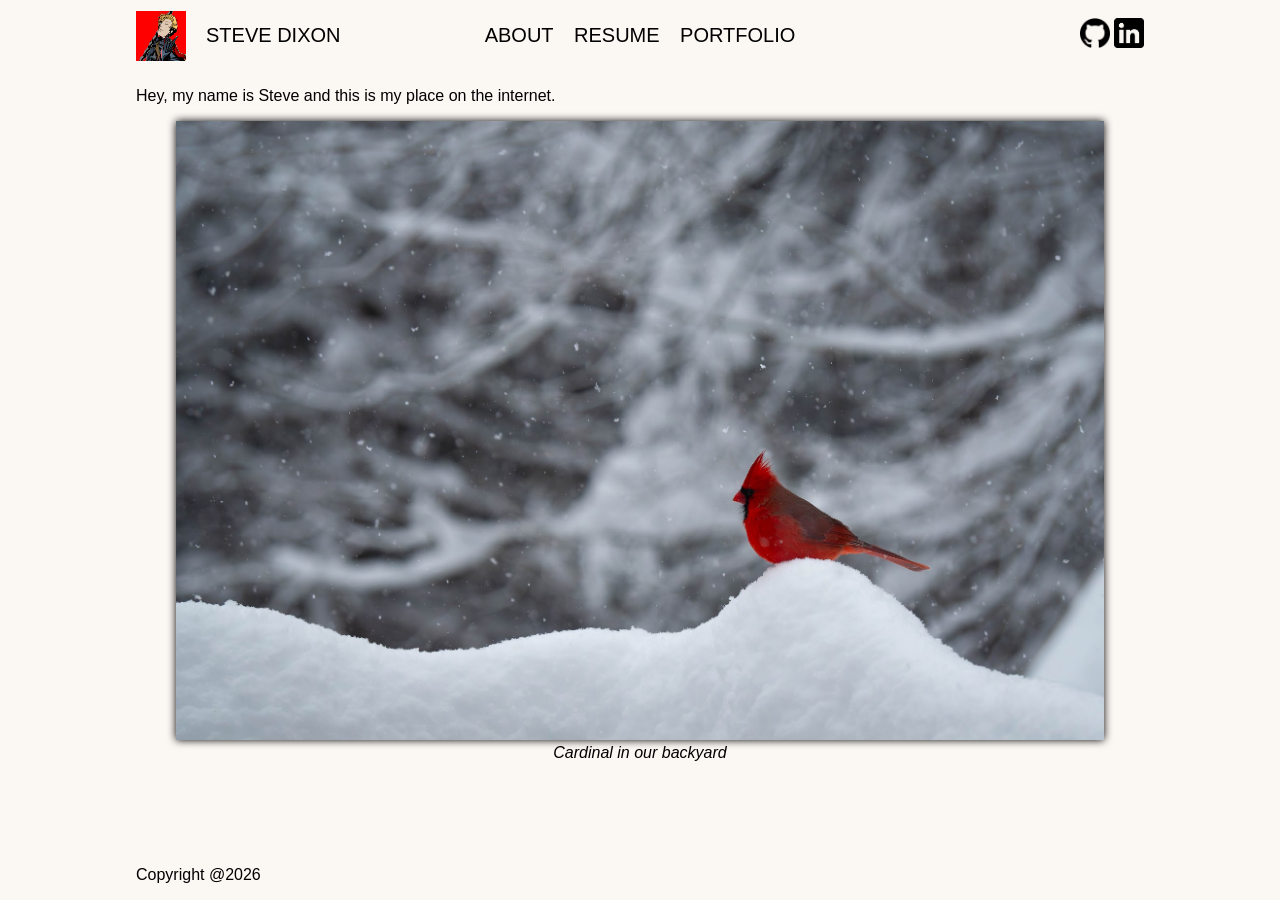
==== index.html @ 0be4b8ed "First commit" ====
<!doctype html>
<html lang="en-US">
  <head>
    <meta charset="utf-8" />
    <meta name="viewport" content="width=device-width" />
    <link rel="preconnect" href="https://fonts.googleapis.com" />
    <link rel="preconnect" href="https://fonts.gstatic.com" crossorigin />
    <link
      href="https://fonts.googleapis.com/css2?family=M+PLUS+U:wght@100..900&family=Montserrat:ital,wght@0,100..900;1,100..900&display=swap"
      rel="stylesheet"
    />
    <link rel="stylesheet" href="styles.css" />
    <script src="components/header.js" type="text/javascript" defer></script>
    <script src="components/footer.js" type="text/javascript" defer></script>
    <title>Steve Dixon</title>
  </head>
  <style>
    .random-photo img {
      filter: drop-shadow(0 0 0.25rem black);
    }
    .random-photo figcaption {
      font-style: italic;
      text-align: center;
    }
  </style>
  <body>
    <header-component></header-component>
    <main>
      <p>Hey, my name is Steve and this is my place on the internet.</p>
      <div class="home-section">
        <div class="random-photo" id="random-photo"></div>
      </div>
    </main>
    <footer-component></footer-component>
  </body>
  <script>
    function getRandomPhoto() {
      const photo_array = [
        {
          path: "cardinal.jpg",
          alt: "A bright red male cardinal in the white snow",
          caption: "Cardinal in our backyard",
        },
        {
          path: "grackles.jpg",
          alt: "A handful of grackles in a leafless tree ",
          caption: "Scheming in a tree",
        },
        {
          path: "starlings.jpg",
          alt: "Starlings in a tree",
          caption: "Starling swarm",
        },
        {
          path: "taipei-alley.jpg",
          alt: "A rainy alley in Jiufen, Taiwan with umbrellas and street vendors below and industrial air conditioning and buildings above",
          caption: "Jiufen, Taiwan",
        },
        {
          path: "taipei-lanterns.jpg",
          alt: "Four bright red Chinese lanterns against a dark blue sky.",
          caption: "Lanterns in Jiufen",
        },
        {
          path: "titmouse.jpg",
          alt: "A round titmouse holding a seed on a tree branch in the winter looking directly at the camera",
          caption: "Looking back at me",
        },
      ];
      const random_photo =
        photo_array[Math.floor(Math.random() * photo_array.length)];
      const figure = document.createElement("figure");
      const image = document.createElement("img");
      image.setAttribute("src", `/photos/${random_photo.path}`);
      image.setAttribute("width", "100%");
      image.setAttribute("alt", random_photo.alt);
      const figcaption = document.createElement("figcaption");
      figcaption.innerHTML = random_photo.caption;
      figure.appendChild(image);
      figure.appendChild(figcaption);
      document.getElementById("random-photo").appendChild(figure);
    }
    getRandomPhoto();
  </script>
</html>
---- styles.css ----
html {
  font-size: 1rem;
  font-family: "M PLUS U", sans-serif;
  background-color: #fbf7f3;
}
html,
body {
  padding: 0 10px;
  height: 100%;
}
a {
  color: #ff0000;
  text-decoration: none;
}

body {
  width: 80%;
  margin: 0 auto;
  display: flex;
  flex-direction: column;
  background-size: cover;
}

main {
  flex: 1;
  margin: auto;
}

.portfolio {
  margin: auto;
  padding: 0.5rem;
  background-color: #fff0ce;
  filter: drop-shadow(0 0 0.25rem black);
}

.portfolio h1 {
  margin-top: 0.25rem;
}

@media screen and (max-width: 1000px) {
  .portfolio {
    width: 100%;
    margin: auto;
  }
}
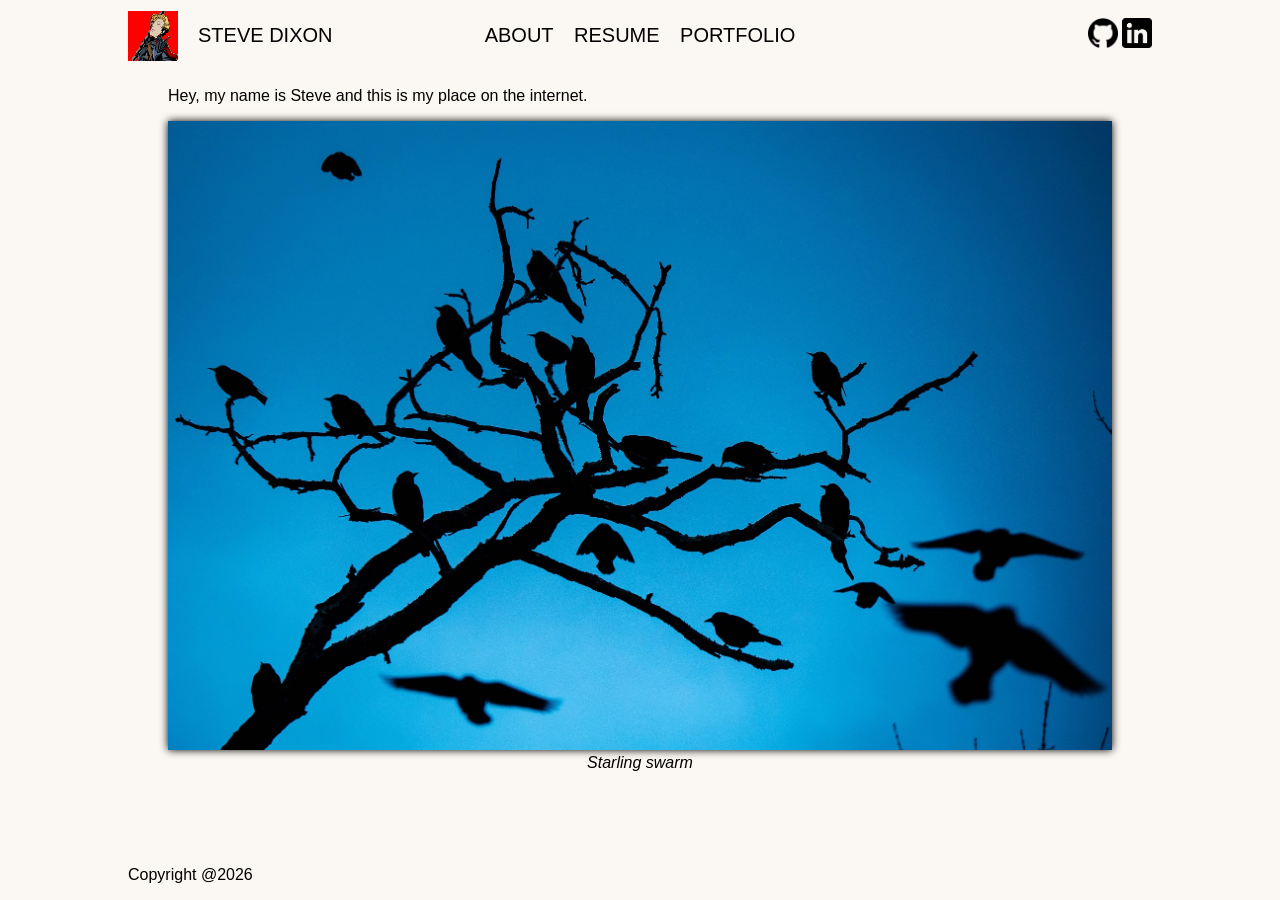
==== commit 42f540fa: "Copy changes" ====
--- a/index.html
+++ b/index.html
@@ -22,12 +22,16 @@
       font-style: italic;
       text-align: center;
     }
+
+    .home-section p {
+      margin-left: 2.5rem;
+    }
   </style>
   <body>
     <header-component></header-component>
     <main>
-      <p>Hey, my name is Steve and this is my place on the internet.</p>
       <div class="home-section">
+        <p>Hey, my name is Steve and this is my place on the internet.</p>
         <div class="random-photo" id="random-photo"></div>
       </div>
     </main>
--- a/styles.css
+++ b/styles.css
@@ -5,7 +5,6 @@
 }
 html,
 body {
-  padding: 0 10px;
   height: 100%;
 }
 a {
@@ -37,6 +36,12 @@
   margin-top: 0.25rem;
 }
 
+@media screen and (max-width: 500px) {
+  body {
+    width: 100%;
+    padding: 0.25rem;
+  }
+}
 @media screen and (max-width: 1000px) {
   .portfolio {
     width: 100%;
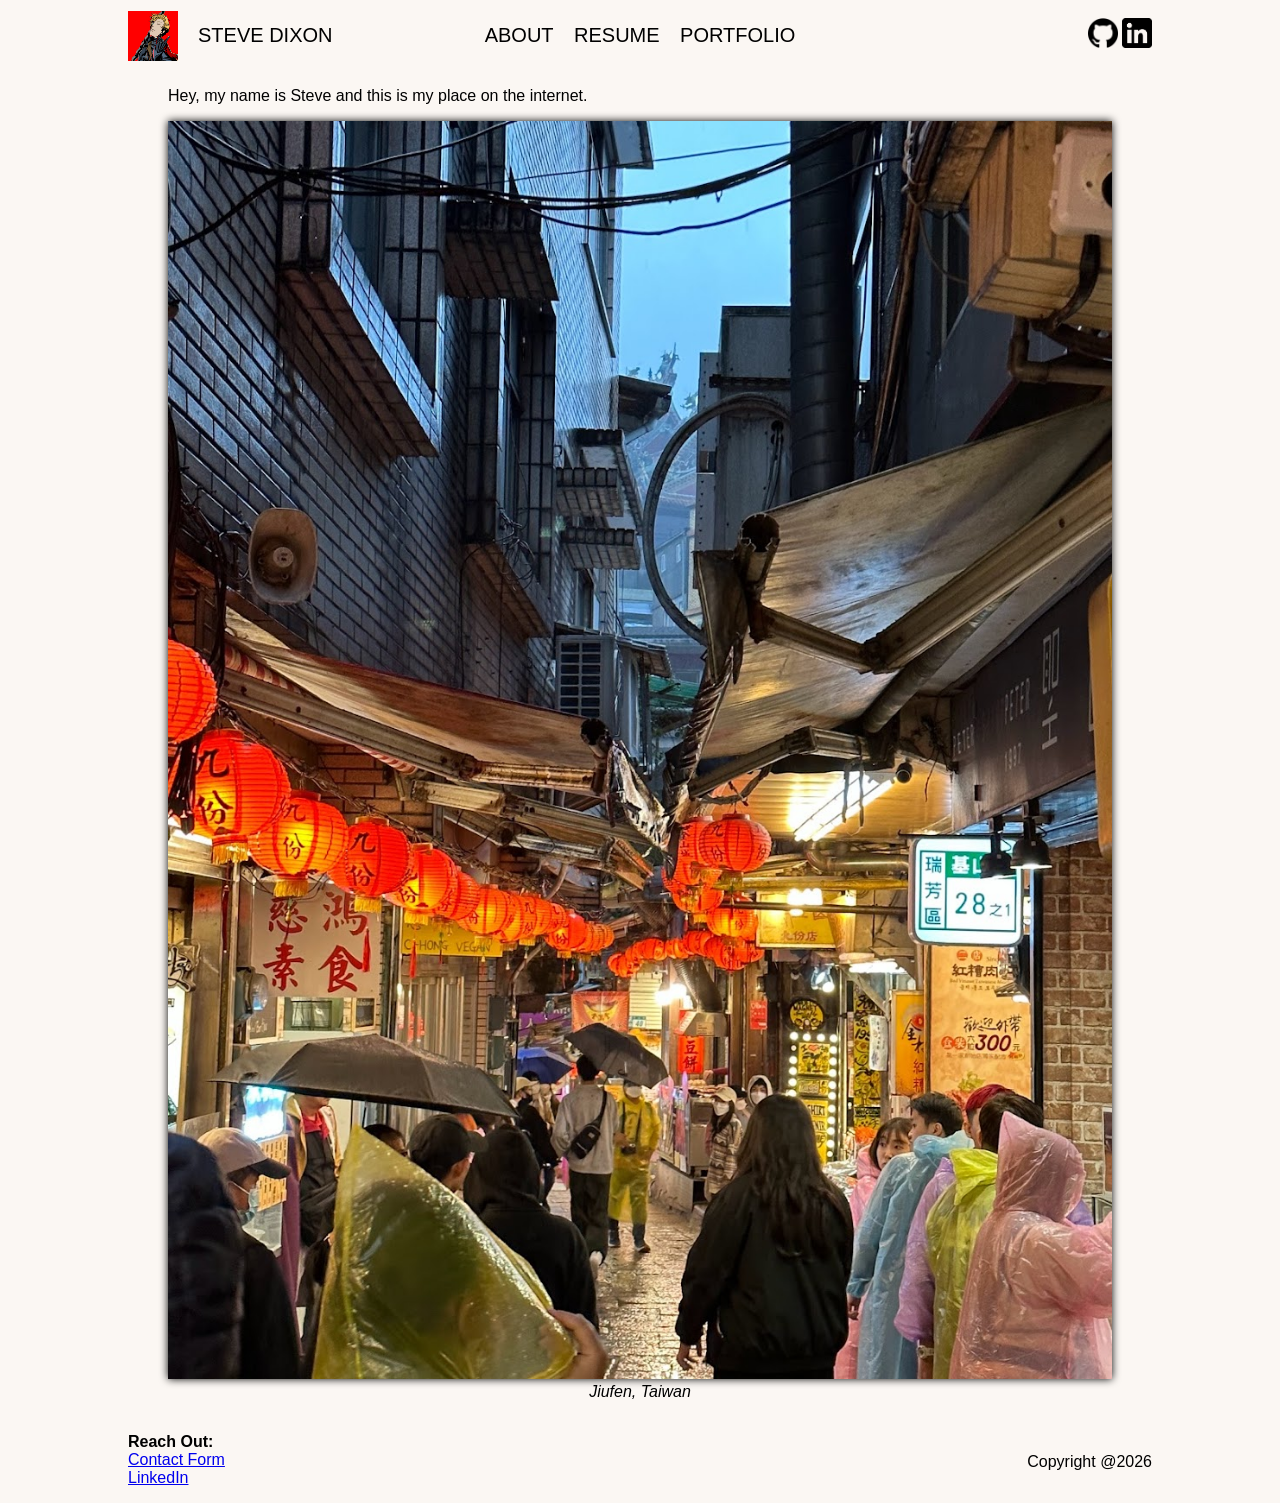
==== commit 937b47b0: "Add contact form and some CSS changes" ====
--- a/index.html
+++ b/index.html
@@ -25,6 +25,7 @@
 
     .home-section p {
       margin-left: 2.5rem;
+      margin-right: 2.5rem;
     }
   </style>
   <body>
--- a/styles.css
+++ b/styles.css
@@ -2,6 +2,7 @@
   font-size: 1rem;
   font-family: "M PLUS U", sans-serif;
   background-color: #fbf7f3;
+  overflow-x: hidden;
 }
 html,
 body {
@@ -22,7 +23,6 @@
 
 main {
   flex: 1;
-  margin: auto;
 }
 
 .portfolio {
@@ -36,15 +36,26 @@
   margin-top: 0.25rem;
 }
 
-@media screen and (max-width: 500px) {
-  body {
-    width: 100%;
-    padding: 0.25rem;
-  }
-}
 @media screen and (max-width: 1000px) {
   .portfolio {
     width: 100%;
     margin: auto;
   }
 }
+
+@media screen and (max-width: 500px) {
+  body {
+    width: 100%;
+    padding: 0.5rem;
+  }
+  .portfolio {
+    width: 80%;
+    margin: auto;
+  }
+}
+
+@media screen and (max-width: 300) {
+  html {
+    font-size: 0.8rem;
+  }
+}
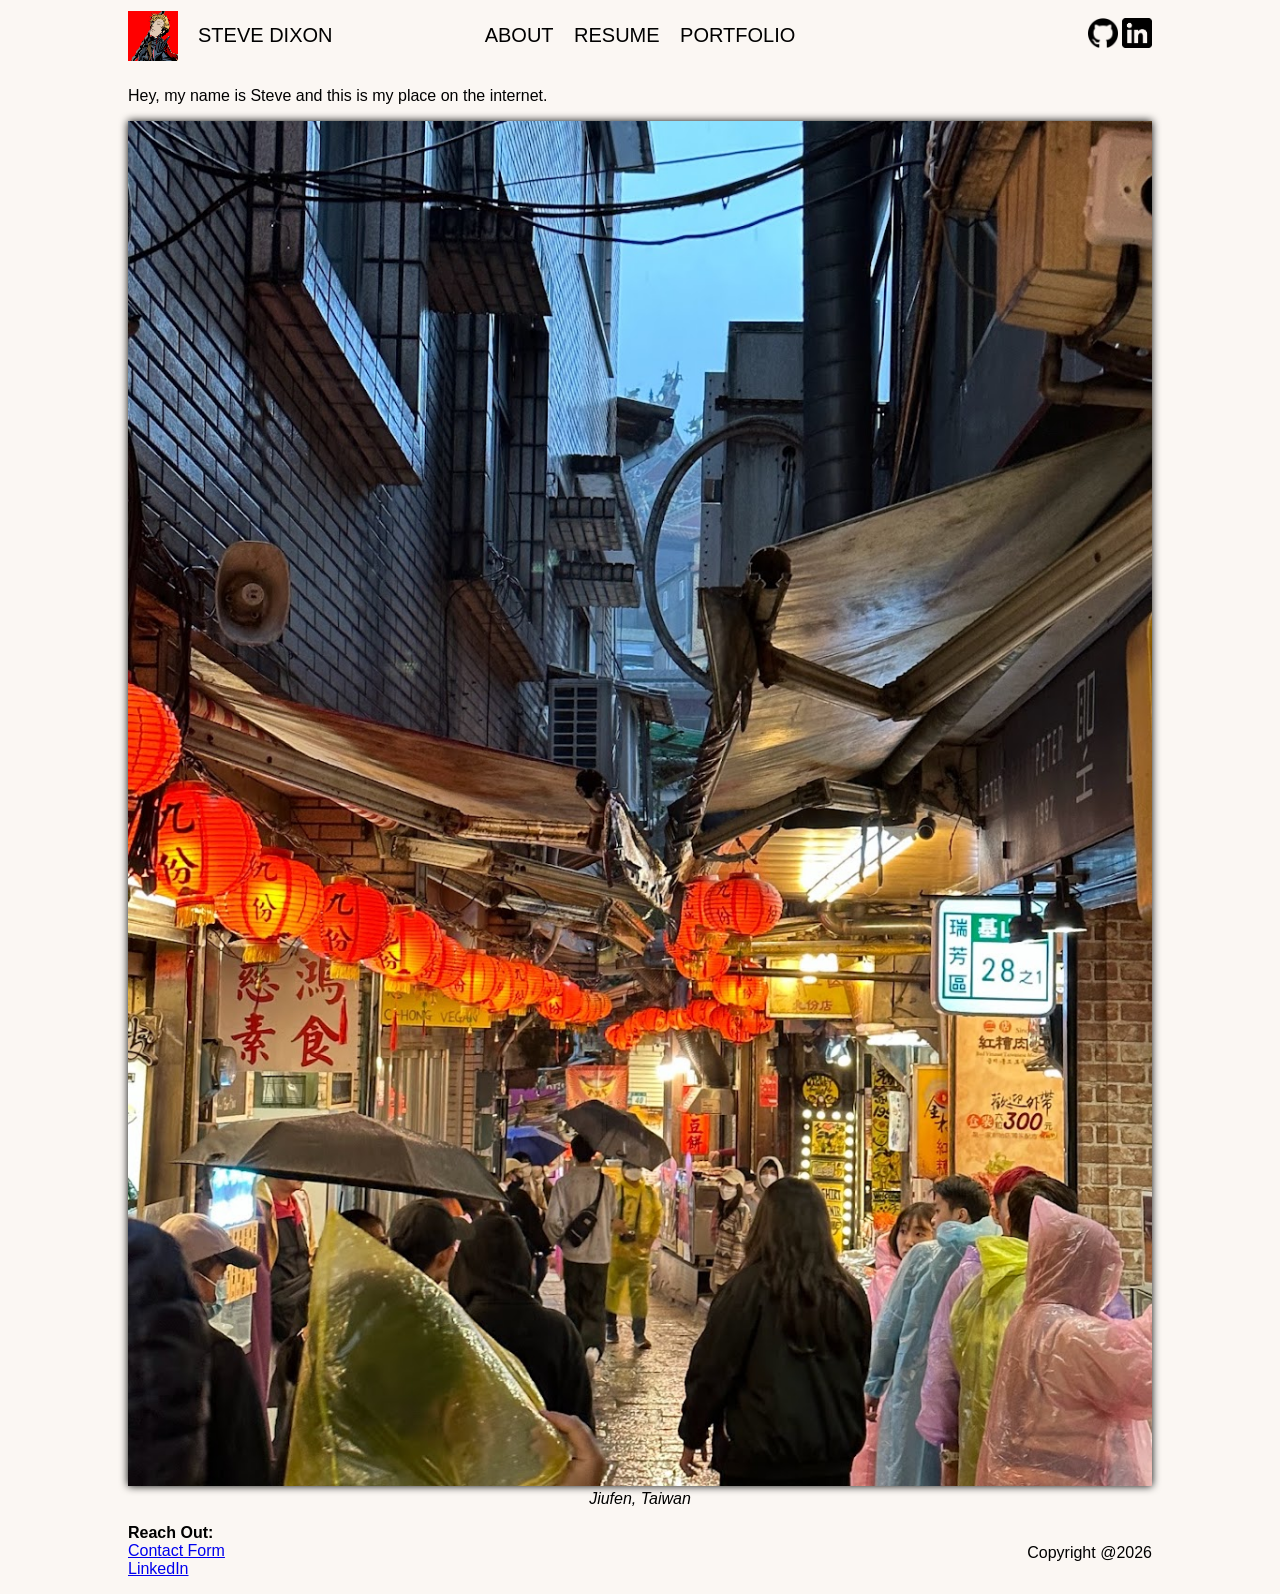
==== commit c3547c05: "Add some more photos" ====
--- a/index.html
+++ b/index.html
@@ -23,9 +23,8 @@
       text-align: center;
     }
 
-    .home-section p {
-      margin-left: 2.5rem;
-      margin-right: 2.5rem;
+    .random-photo figure {
+      margin: 0;
     }
   </style>
   <body>
@@ -63,13 +62,38 @@
         },
         {
           path: "taipei-lanterns.jpg",
-          alt: "Four bright red Chinese lanterns against a dark blue sky.",
+          alt: "Bright red Chinese lanterns against a dark blue sky.",
           caption: "Lanterns in Jiufen",
         },
         {
           path: "titmouse.jpg",
           alt: "A round titmouse holding a seed on a tree branch in the winter looking directly at the camera",
           caption: "Looking back at me",
+        },
+        {
+          path: "ireland1.jpg",
+          alt: "A photo of a blue pond in the middle of misty and rainy woods in Ireland",
+          caption: "Lady of the Lake",
+        },
+        {
+          path: "lakeside.jpg",
+          alt: "A photo of a lake with mountains in the distance, it's grey and overcast",
+          caption: "Lakeside",
+        },
+        {
+          path: "ireland-country.jpg",
+          alt: "The sprawling green irish countryside with hills and a ruined castle",
+          caption: "Countryside",
+        },
+        {
+          path: "aran-island-1.jpg",
+          alt: "Cliffs on the side of the Aran islands, the sky is grey and there's a small group of houses in the distance.",
+          caption: "Inishmore",
+        },
+        {
+          path: "ireland-bird.jpg",
+          alt: "A small brown bird in the brush of the Irish seaside with the grey waves behind in the distance",
+          caption: "Seabird",
         },
       ];
       const random_photo =
--- a/styles.css
+++ b/styles.css
@@ -23,10 +23,10 @@
 
 main {
   flex: 1;
+  width: 100%;
 }
 
 .portfolio {
-  margin: auto;
   padding: 0.5rem;
   background-color: #fff0ce;
   filter: drop-shadow(0 0 0.25rem black);
@@ -37,19 +37,13 @@
 }
 
 @media screen and (max-width: 1000px) {
-  .portfolio {
-    width: 100%;
-    margin: auto;
-  }
-}
-
-@media screen and (max-width: 500px) {
   body {
     width: 100%;
     padding: 0.5rem;
   }
-  .portfolio {
-    width: 80%;
+
+  main {
+    width: 90%;
     margin: auto;
   }
 }
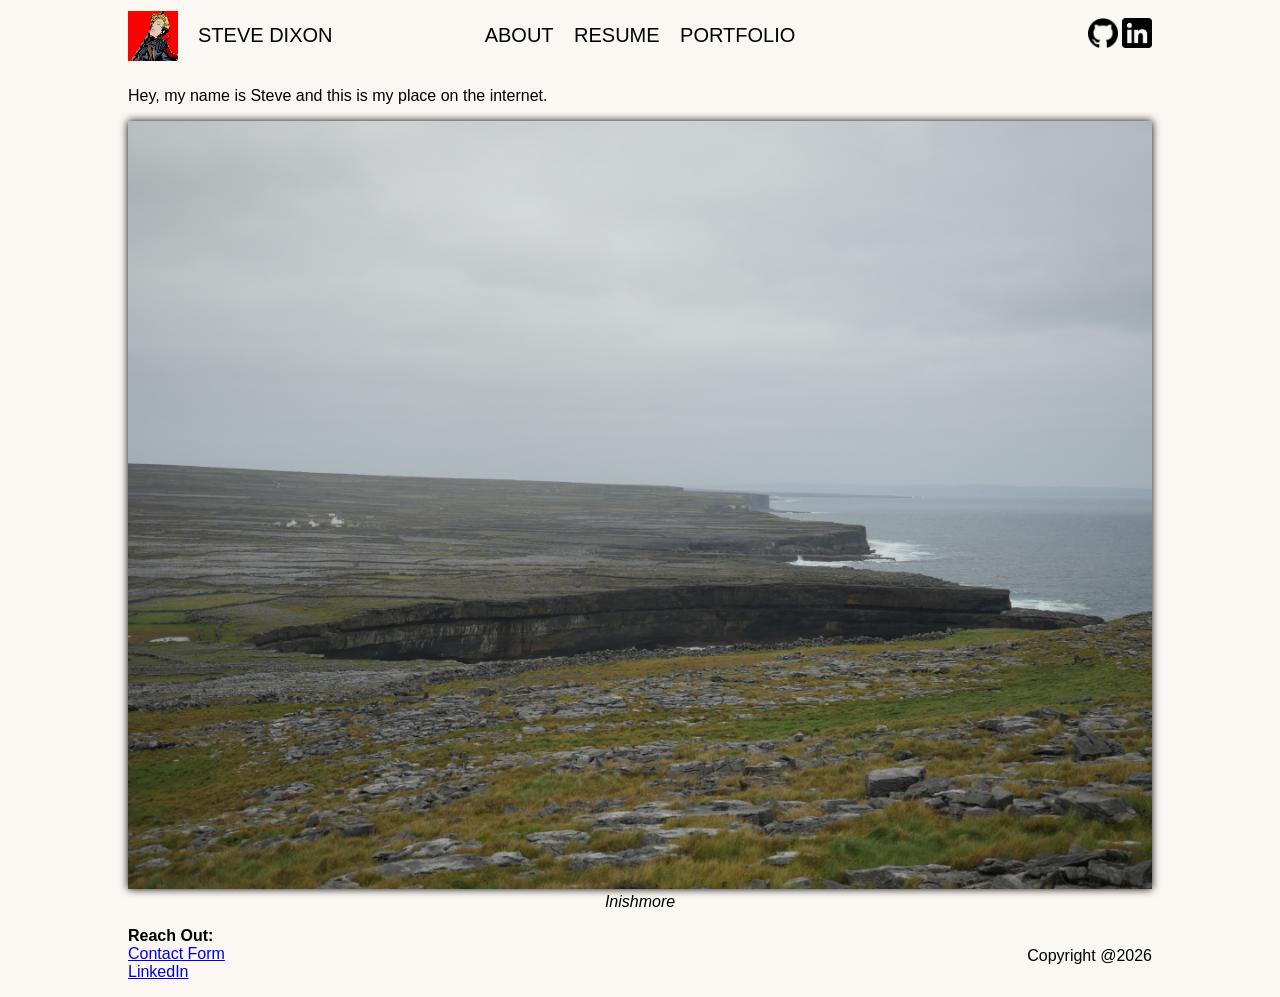
==== commit 38f6a3f7: "Add favicon and CSS for larger screens" ====
--- a/index.html
+++ b/index.html
@@ -13,6 +13,7 @@
     <script src="components/header.js" type="text/javascript" defer></script>
     <script src="components/footer.js" type="text/javascript" defer></script>
     <title>Steve Dixon</title>
+    <link rel="icon" type="image/jpg" href="/favicon.ico" />
   </head>
   <style>
     .random-photo img {
--- a/styles.css
+++ b/styles.css
@@ -19,11 +19,11 @@
   display: flex;
   flex-direction: column;
   background-size: cover;
+  max-width: 2000px;
 }
 
 main {
   flex: 1;
-  width: 100%;
 }
 
 .portfolio {
@@ -53,3 +53,8 @@
     font-size: 0.8rem;
   }
 }
+
+.video-container {
+  max-width: 1000px;
+  margin: auto;
+}
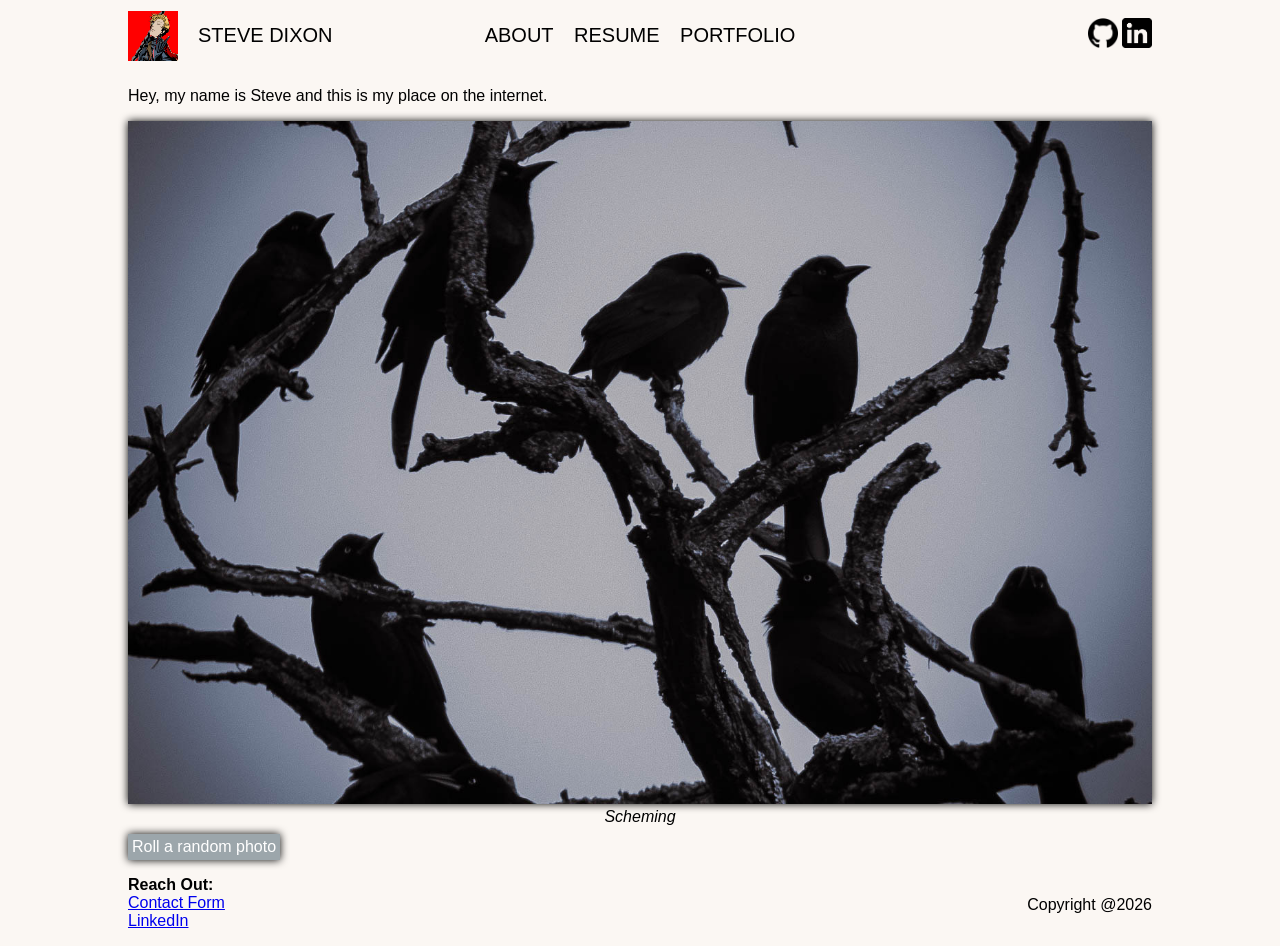
==== commit 4dd3b1b5: "Roll a random photo button" ====
--- a/index.html
+++ b/index.html
@@ -27,6 +27,17 @@
     .random-photo figure {
       margin: 0;
     }
+
+    .random-button {
+      border: none;
+      filter: drop-shadow(0 0 0.25rem black);
+      background-color: #9ca6ab;
+      color: white;
+      font-size: 1rem;
+      cursor: pointer;
+      margin-top: 0.5rem;
+      padding: 0.25rem;
+    }
   </style>
   <body>
     <header-component></header-component>
@@ -35,26 +46,33 @@
         <p>Hey, my name is Steve and this is my place on the internet.</p>
         <div class="random-photo" id="random-photo"></div>
       </div>
+      <button
+        class="random-button"
+        id="random-photo-button"
+        onClick="getRandomPhoto()"
+      >
+        Roll a random photo
+      </button>
     </main>
     <footer-component></footer-component>
   </body>
   <script>
     function getRandomPhoto() {
-      const photo_array = [
+      const photoArray = [
         {
           path: "cardinal.jpg",
           alt: "A bright red male cardinal in the white snow",
-          caption: "Cardinal in our backyard",
+          caption: "Crest",
         },
         {
           path: "grackles.jpg",
           alt: "A handful of grackles in a leafless tree ",
-          caption: "Scheming in a tree",
+          caption: "Scheming",
         },
         {
           path: "starlings.jpg",
           alt: "Starlings in a tree",
-          caption: "Starling swarm",
+          caption: "Winter",
         },
         {
           path: "taipei-alley.jpg",
@@ -97,18 +115,22 @@
           caption: "Seabird",
         },
       ];
-      const random_photo =
-        photo_array[Math.floor(Math.random() * photo_array.length)];
+      const photoElement = document.getElementById("random-photo");
+      while (photoElement.firstChild) {
+        photoElement.removeChild(photoElement.firstChild);
+      }
+      const randomPhoto =
+        photoArray[Math.floor(Math.random() * photoArray.length)];
       const figure = document.createElement("figure");
       const image = document.createElement("img");
-      image.setAttribute("src", `/photos/${random_photo.path}`);
+      image.setAttribute("src", `/photos/${randomPhoto.path}`);
       image.setAttribute("width", "100%");
-      image.setAttribute("alt", random_photo.alt);
+      image.setAttribute("alt", randomPhoto.alt);
       const figcaption = document.createElement("figcaption");
-      figcaption.innerHTML = random_photo.caption;
+      figcaption.innerHTML = randomPhoto.caption;
       figure.appendChild(image);
       figure.appendChild(figcaption);
-      document.getElementById("random-photo").appendChild(figure);
+      photoElement.appendChild(figure);
     }
     getRandomPhoto();
   </script>
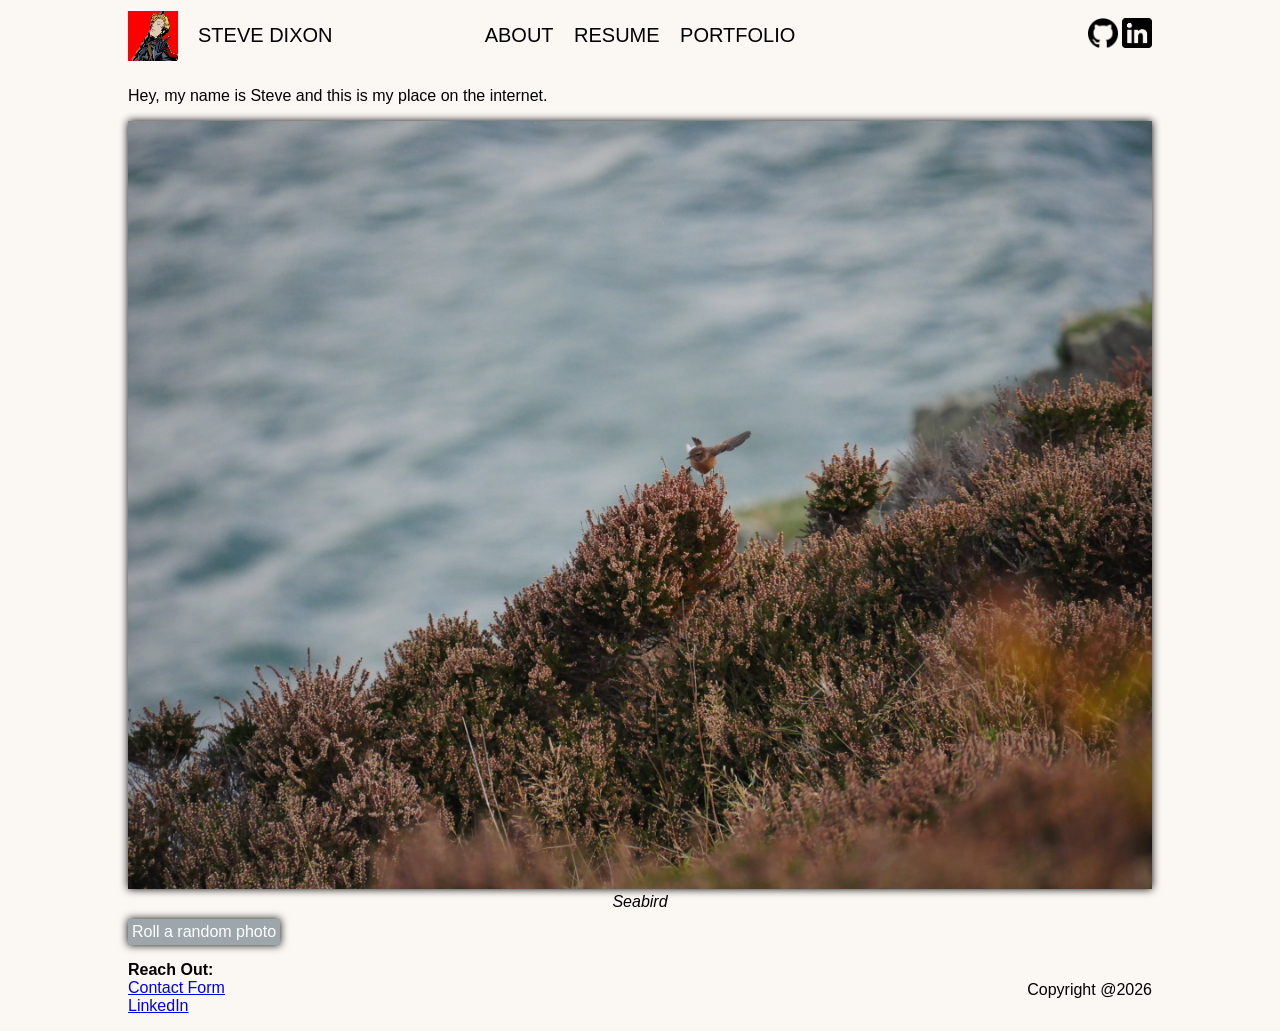
==== commit 8a67ceb9: "Add some OG tags" ====
--- a/index.html
+++ b/index.html
@@ -3,6 +3,22 @@
   <head>
     <meta charset="utf-8" />
     <meta name="viewport" content="width=device-width" />
+    <meta property="og:title" content="Steve Dixon's Site" />
+    <meta name="twitter:title" content="Steve Dixon's Site" />
+    <meta
+      name="description"
+      content="A personal and portfolio website for Steve Dixon, software engineer."
+    />
+    <meta
+      property="og:description"
+      content="A personal and portfolio website for Steve Dixon, software engineer."
+    />
+    <meta
+      name="twitter:description"
+      content="A personal and portfolio website for Steve Dixon, software engineer."
+    />
+    <meta property="og:image" content="/assets/logo/logo.jpg" />
+    <meta name="twitter:image" content="/assets/logo/logo.jpg" />
     <link rel="preconnect" href="https://fonts.googleapis.com" />
     <link rel="preconnect" href="https://fonts.gstatic.com" crossorigin />
     <link
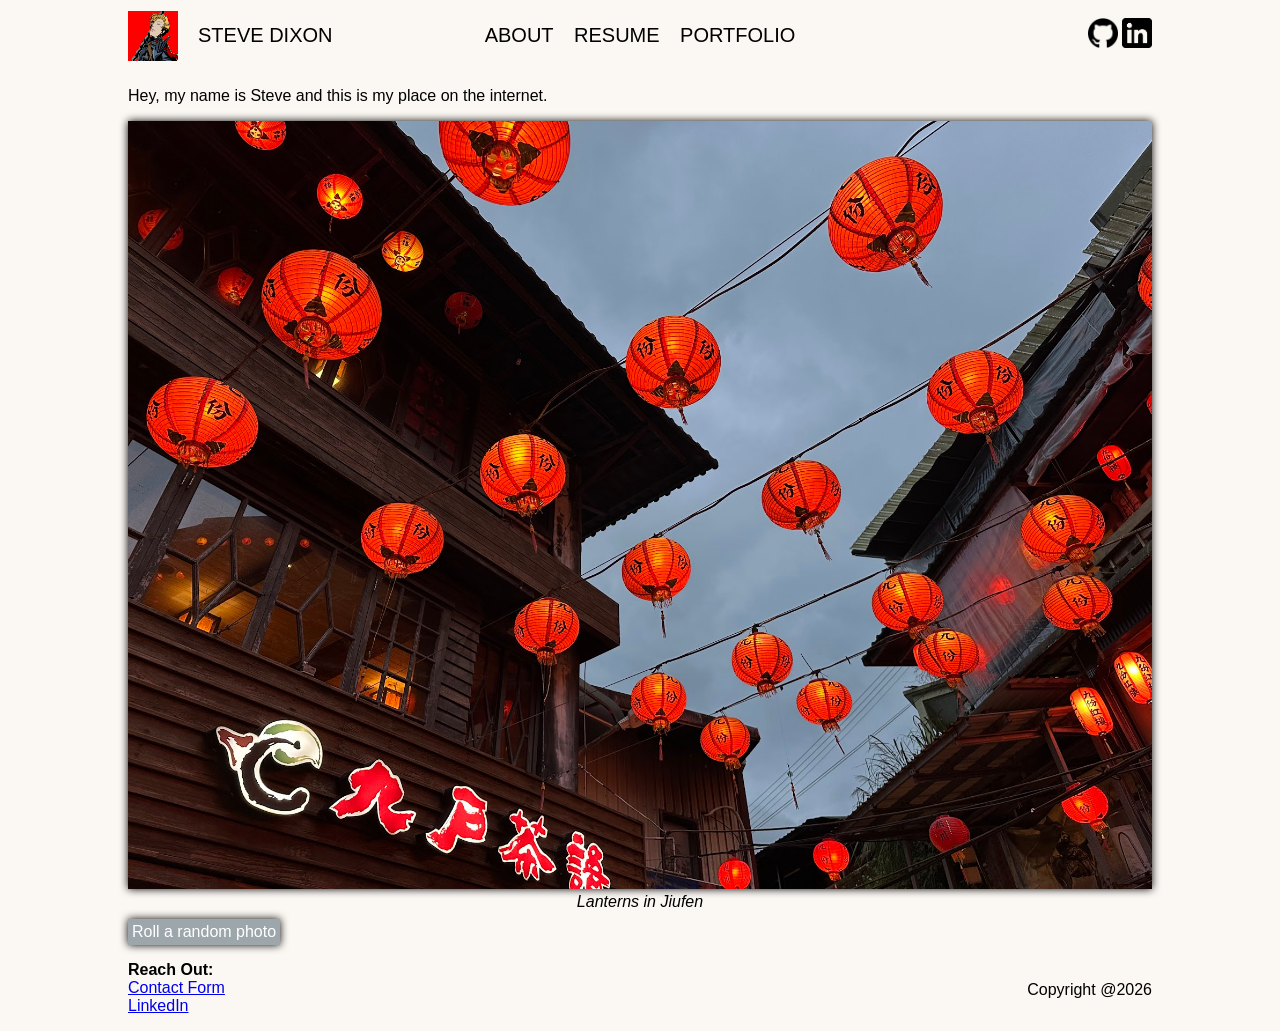
==== commit ecf04d37: "Update OG description" ====
--- a/index.html
+++ b/index.html
@@ -3,19 +3,19 @@
   <head>
     <meta charset="utf-8" />
     <meta name="viewport" content="width=device-width" />
-    <meta property="og:title" content="Steve Dixon's Site" />
-    <meta name="twitter:title" content="Steve Dixon's Site" />
+    <meta property="og:title" content="Steve Dixon" />
+    <meta name="twitter:title" content="Steve Dixon" />
     <meta
       name="description"
-      content="A personal and portfolio website for Steve Dixon, software engineer."
+      content="A personal and portfolio website for Steve Dixon, software engineer, game maker and friend to birds."
     />
     <meta
       property="og:description"
-      content="A personal and portfolio website for Steve Dixon, software engineer."
+      content="A personal and portfolio website for Steve Dixon, software engineer, game maker, and friend to birds."
     />
     <meta
       name="twitter:description"
-      content="A personal and portfolio website for Steve Dixon, software engineer."
+      content="A personal and portfolio website for Steve Dixon, software engineer, game maker, and friend to birds."
     />
     <meta property="og:image" content="/assets/logo/logo.jpg" />
     <meta name="twitter:image" content="/assets/logo/logo.jpg" />
